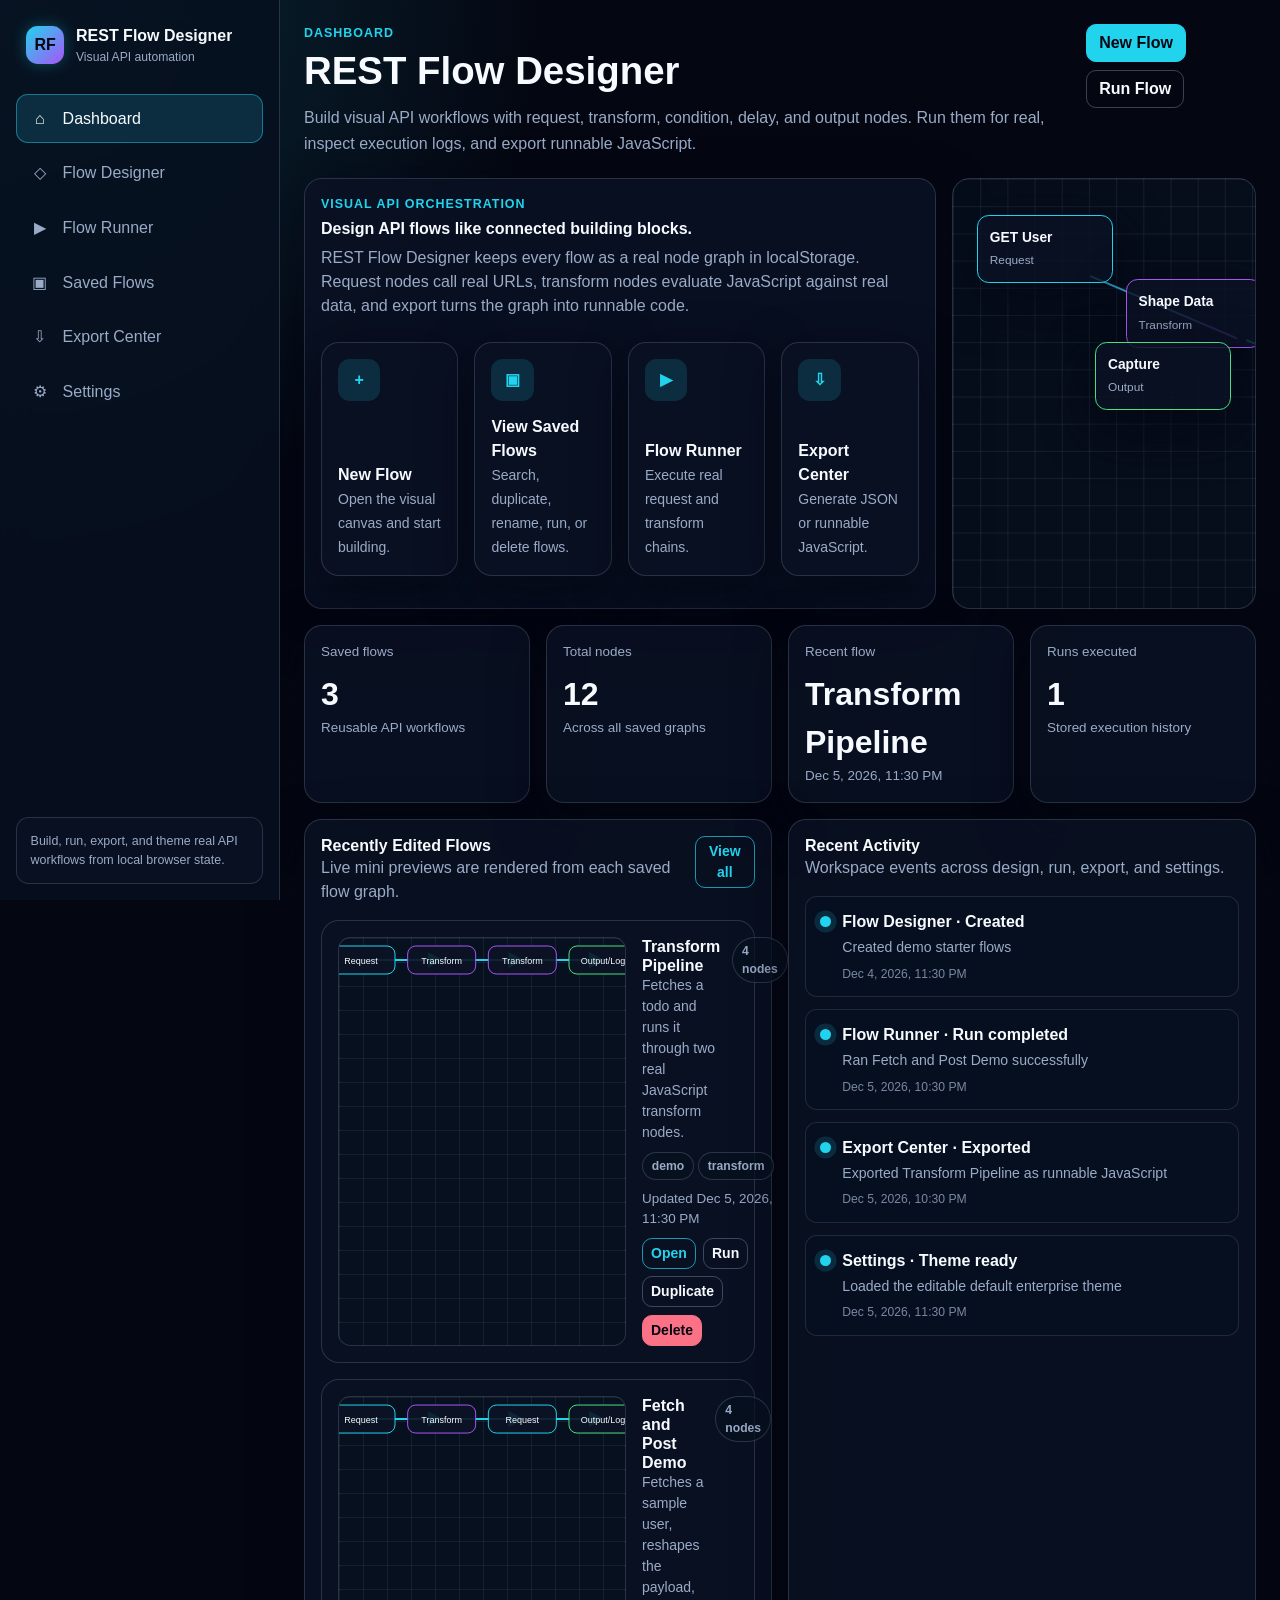
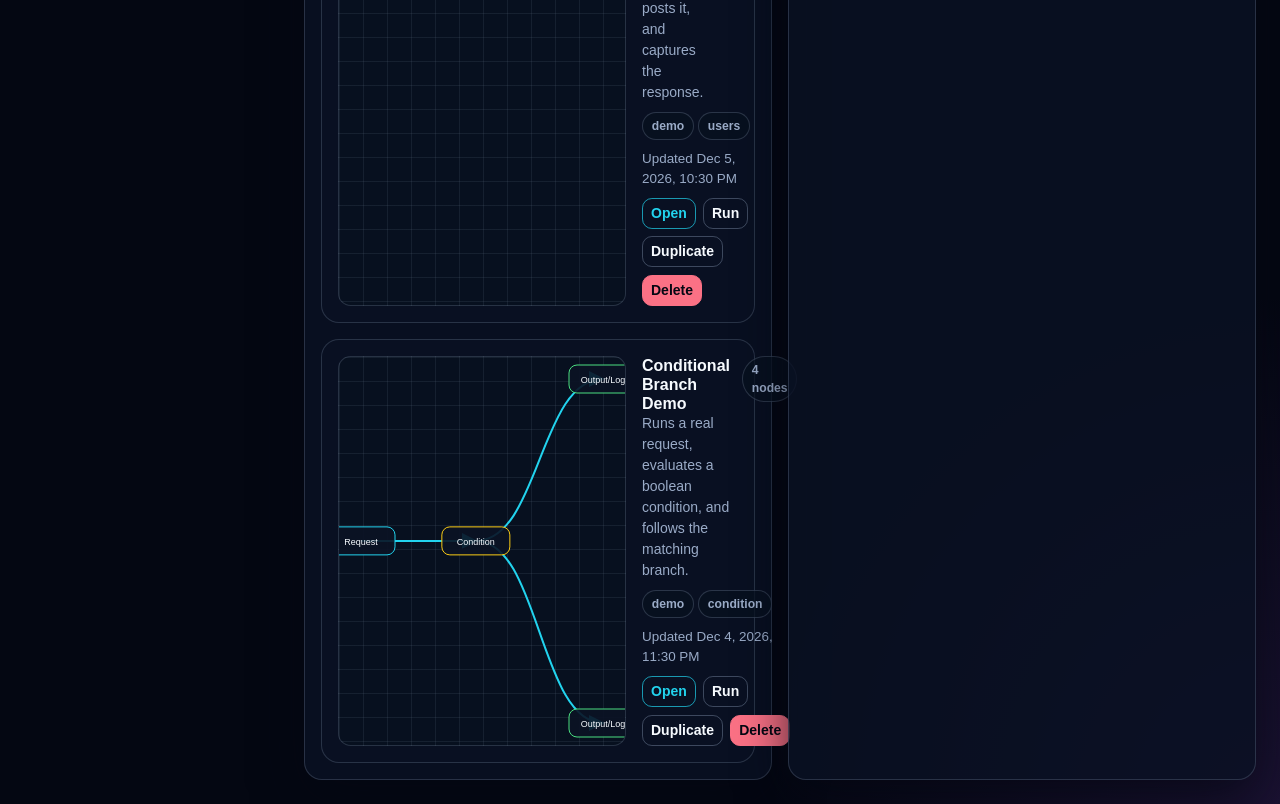
==== index.html @ 346e30c6 "Build REST Flow Designer" ====
<!doctype html>
<html lang="en">
  <head>
    <meta charset="utf-8" />
    <meta name="viewport" content="width=device-width, initial-scale=1" />
    <title>REST Flow Designer | Dashboard</title>
    <link rel="preconnect" href="https://cdn.jsdelivr.net" />
    <link
      rel="stylesheet"
      href="https://cdn.jsdelivr.net/npm/bootstrap@5.3.3/dist/css/bootstrap.min.css"
    />
    <link rel="stylesheet" href="styles.css" />
    <link rel="stylesheet" href="css/dashboard.css" />
  </head>
  <body>
    <div class="app-shell">
      <div data-sidebar></div>

      <main class="app-main">
        <section class="page-header">
          <div>
            <p class="page-kicker">Dashboard</p>
            <h1 class="page-title">REST Flow Designer</h1>
            <p class="page-description">
              Build visual API workflows with request, transform, condition,
              delay, and output nodes. Run them for real, inspect execution
              logs, and export runnable JavaScript.
            </p>
          </div>
          <div class="d-flex gap-2 flex-wrap">
            <a class="btn btn-primary" href="flow-designer.html">New Flow</a>
            <a class="btn btn-outline-light" href="flow-runner.html"
              >Run Flow</a
            >
          </div>
        </section>

        <section class="dashboard-hero">
          <div class="app-card">
            <p class="page-kicker">Visual API orchestration</p>
            <h2 class="card-title mb-2">
              Design API flows like connected building blocks.
            </h2>
            <p class="card-text">
              REST Flow Designer keeps every flow as a real node graph in
              localStorage. Request nodes call real URLs, transform nodes
              evaluate JavaScript against real data, and export turns the graph
              into runnable code.
            </p>
            <div
              class="quick-action-grid grid-4 content-grid mt-4"
              id="quickActions"
            ></div>
          </div>

          <div
            class="hero-flow-strip"
            aria-label="Example API workflow illustration"
          >
            <div class="hero-line one"></div>
            <div class="hero-line two"></div>
            <div class="hero-node request">
              <div class="hero-node-title">GET User</div>
              <div class="hero-node-subtitle">Request</div>
            </div>
            <div class="hero-node transform">
              <div class="hero-node-title">Shape Data</div>
              <div class="hero-node-subtitle">Transform</div>
            </div>
            <div class="hero-node output">
              <div class="hero-node-title">Capture</div>
              <div class="hero-node-subtitle">Output</div>
            </div>
          </div>
        </section>

        <section
          class="stats-grid grid-4 content-grid"
          id="dashboardStats"
          aria-label="Workspace statistics"
        ></section>

        <section class="grid-2 content-grid">
          <div class="panel">
            <div
              class="d-flex justify-content-between align-items-start gap-3 mb-3"
            >
              <div>
                <h2 class="panel-title">Recently Edited Flows</h2>
                <p class="panel-text mb-0">
                  Live mini previews are rendered from each saved flow graph.
                </p>
              </div>
              <a class="btn btn-sm btn-outline-primary" href="saved-flows.html"
                >View all</a
              >
            </div>
            <div class="content-grid" id="recentFlows"></div>
          </div>

          <div class="panel">
            <div
              class="d-flex justify-content-between align-items-start gap-3 mb-3"
            >
              <div>
                <h2 class="panel-title">Recent Activity</h2>
                <p class="panel-text mb-0">
                  Workspace events across design, run, export, and settings.
                </p>
              </div>
            </div>
            <div class="activity-list" id="activityLog"></div>
          </div>
        </section>
      </main>
    </div>

    <script src="https://code.jquery.com/jquery-3.7.1.min.js"></script>
    <script src="https://cdn.jsdelivr.net/npm/bootstrap@5.3.3/dist/js/bootstrap.bundle.min.js"></script>
    <script src="js/shared.js"></script>
    <script src="js/dashboard.js"></script>
  </body>
</html>
---- styles.css ----
:root {
  --bg: #040712;
  --bg-soft: #07111f;
  --card: rgba(10, 18, 36, 0.9);
  --text: #f7fbff;
  --muted: #9aabc7;
  --primary: #22d3ee;
  --secondary: #a855f7;
  --success: #4ade80;
  --warning: #facc15;
  --danger: #fb7185;
  --radius: 18px;
  --font-family: Inter, sans-serif;
  --transition-speed: 320ms;
  --sidebar-width: 280px;
  --sidebar-compact-width: 86px;
  --shadow-soft: 0 18px 50px color-mix(in srgb, var(--bg) 72%, transparent);
  --border-soft: 1px solid color-mix(in srgb, var(--muted) 22%, transparent);
  --code-font: "SFMono-Regular", Consolas, "Liberation Mono", monospace;
}

* {
  box-sizing: border-box;
}

html {
  min-height: 100%;
  background: var(--bg);
}

body {
  min-height: 100vh;
  margin: 0;
  background:
    radial-gradient(
      circle at top left,
      color-mix(in srgb, var(--primary) 18%, transparent),
      transparent 34rem
    ),
    radial-gradient(
      circle at bottom right,
      color-mix(in srgb, var(--secondary) 14%, transparent),
      transparent 32rem
    ),
    var(--bg);
  color: var(--text);
  font-family: var(--font-family);
  overflow-x: hidden;
}

body.compact-sidebar {
  --sidebar-width: var(--sidebar-compact-width);
}

a {
  color: var(--primary);
  text-decoration: none;
}

a:hover,
a:focus {
  color: color-mix(in srgb, var(--primary) 72%, var(--text));
}

button,
input,
select,
textarea {
  font-family: var(--font-family);
}

.app-shell {
  min-height: 100vh;
  display: flex;
}

.app-sidebar {
  position: sticky;
  top: 0;
  width: var(--sidebar-width);
  height: 100vh;
  flex: 0 0 var(--sidebar-width);
  padding: 1rem;
  background: color-mix(in srgb, var(--bg-soft) 88%, transparent);
  border-right: var(--border-soft);
  backdrop-filter: blur(18px);
  z-index: 20;
  transition:
    width var(--transition-speed) ease,
    flex-basis var(--transition-speed) ease;
}

.sidebar-brand {
  display: flex;
  align-items: center;
  gap: 0.75rem;
  min-height: 3rem;
  padding: 0.5rem 0.65rem 1rem;
  color: var(--text);
}

.brand-mark {
  display: grid;
  place-items: center;
  width: 2.35rem;
  height: 2.35rem;
  flex: 0 0 2.35rem;
  border-radius: calc(var(--radius) * 0.65);
  background: linear-gradient(135deg, var(--primary), var(--secondary));
  color: var(--bg);
  font-weight: 800;
  box-shadow: 0 0 0.95rem color-mix(in srgb, var(--primary) 30%, transparent);
}

.brand-copy {
  overflow: hidden;
}

.brand-title {
  margin: 0;
  font-size: 1rem;
  font-weight: 800;
  letter-spacing: 0;
  white-space: nowrap;
}

.brand-subtitle {
  display: block;
  color: var(--muted);
  font-size: 0.76rem;
  white-space: nowrap;
}

.sidebar-nav {
  display: grid;
  gap: 0.35rem;
  margin-top: 0.75rem;
}

.sidebar-link {
  display: flex;
  align-items: center;
  gap: 0.8rem;
  min-height: 2.75rem;
  padding: 0.72rem 0.8rem;
  border-radius: calc(var(--radius) * 0.65);
  color: var(--muted);
  border: 1px solid transparent;
  transition:
    background var(--transition-speed) ease,
    color var(--transition-speed) ease,
    border-color var(--transition-speed) ease,
    transform var(--transition-speed) ease;
}

.sidebar-link:hover,
.sidebar-link:focus {
  color: var(--text);
  background: color-mix(in srgb, var(--card) 72%, transparent);
  transform: translateX(0.15rem);
}

.sidebar-link.active {
  color: var(--text);
  background: color-mix(in srgb, var(--primary) 14%, var(--card));
  border-color: color-mix(in srgb, var(--primary) 46%, transparent);
}

.sidebar-icon {
  width: 1.25rem;
  min-width: 1.25rem;
  text-align: center;
  color: inherit;
}

.sidebar-footer {
  position: absolute;
  right: 1rem;
  bottom: 1rem;
  left: 1rem;
  padding: 0.85rem;
  border-radius: calc(var(--radius) * 0.7);
  background: color-mix(in srgb, var(--card) 86%, transparent);
  border: var(--border-soft);
  color: var(--muted);
  font-size: 0.78rem;
}

body.compact-sidebar .brand-copy,
body.compact-sidebar .sidebar-label,
body.compact-sidebar .sidebar-footer {
  display: none;
}

body.compact-sidebar .app-sidebar {
  padding-inline: 0.7rem;
}

body.compact-sidebar .sidebar-link {
  justify-content: center;
  padding-inline: 0.65rem;
}

.app-main {
  width: min(100%, calc(100vw - var(--sidebar-width)));
  flex: 1;
  min-height: 100vh;
  padding: 1.5rem;
  transition: width var(--transition-speed) ease;
}

.page-header {
  display: flex;
  align-items: flex-start;
  justify-content: space-between;
  gap: 1rem;
  margin-bottom: 1.25rem;
}

.page-kicker {
  margin: 0 0 0.35rem;
  color: var(--primary);
  font-size: 0.78rem;
  font-weight: 800;
  text-transform: uppercase;
  letter-spacing: 0.08em;
}

.page-title {
  margin: 0;
  color: var(--text);
  font-size: clamp(1.6rem, 3vw, 2.45rem);
  font-weight: 850;
  letter-spacing: 0;
}

.page-description {
  max-width: 58rem;
  margin: 0.65rem 0 0;
  color: var(--muted);
  line-height: 1.65;
}

.content-grid {
  display: grid;
  gap: 1rem;
}

.grid-2 {
  grid-template-columns: repeat(2, minmax(0, 1fr));
}

.grid-3 {
  grid-template-columns: repeat(3, minmax(0, 1fr));
}

.grid-4 {
  grid-template-columns: repeat(4, minmax(0, 1fr));
}

.app-card,
.stat-card,
.action-card,
.panel {
  border: var(--border-soft);
  border-radius: var(--radius);
  background: color-mix(in srgb, var(--card) 92%, transparent);
  box-shadow: var(--shadow-soft);
}

.app-card,
.stat-card,
.panel {
  padding: 1rem;
}

.action-card {
  display: flex;
  min-height: 8rem;
  padding: 1rem;
  color: var(--text);
  transition:
    transform var(--transition-speed) ease,
    border-color var(--transition-speed) ease,
    background var(--transition-speed) ease;
}

.action-card:hover,
.action-card:focus {
  color: var(--text);
  transform: translateY(-0.2rem);
  border-color: color-mix(in srgb, var(--primary) 48%, transparent);
  background: color-mix(in srgb, var(--primary) 10%, var(--card));
}

.card-title,
.panel-title {
  margin: 0;
  color: var(--text);
  font-size: 1rem;
  font-weight: 760;
}

.card-text,
.panel-text,
.muted-text {
  color: var(--muted);
}

.stat-value {
  margin: 0.5rem 0 0;
  font-size: 2rem;
  font-weight: 850;
  color: var(--text);
}

.stat-label {
  margin: 0;
  color: var(--muted);
  font-size: 0.84rem;
}

.badge-token {
  display: inline-flex;
  align-items: center;
  gap: 0.35rem;
  border-radius: 999px;
  border: 1px solid color-mix(in srgb, var(--muted) 24%, transparent);
  background: color-mix(in srgb, var(--bg-soft) 72%, transparent);
  color: var(--muted);
  padding: 0.25rem 0.55rem;
  font-size: 0.76rem;
  font-weight: 700;
}

.status-success {
  color: var(--success);
}

.status-warning {
  color: var(--warning);
}

.status-danger,
.status-error {
  color: var(--danger);
}

.form-control,
.form-select {
  border-radius: calc(var(--radius) * 0.55);
  border-color: color-mix(in srgb, var(--muted) 28%, transparent);
  background-color: color-mix(in srgb, var(--bg-soft) 82%, transparent);
  color: var(--text);
}

.form-control:focus,
.form-select:focus {
  border-color: var(--primary);
  background-color: color-mix(in srgb, var(--bg-soft) 90%, transparent);
  color: var(--text);
  box-shadow: 0 0 0 0.2rem color-mix(in srgb, var(--primary) 22%, transparent);
}

.form-control::placeholder {
  color: color-mix(in srgb, var(--muted) 78%, transparent);
}

.form-label {
  color: var(--text);
  font-weight: 740;
}

.form-text {
  color: var(--muted);
}

.btn {
  border-radius: calc(var(--radius) * 0.55);
  font-weight: 760;
}

.btn-primary {
  border-color: var(--primary);
  background: var(--primary);
  color: var(--bg);
}

.btn-primary:hover,
.btn-primary:focus {
  border-color: color-mix(in srgb, var(--primary) 80%, var(--text));
  background: color-mix(in srgb, var(--primary) 82%, var(--text));
  color: var(--bg);
}

.btn-outline-primary {
  border-color: color-mix(in srgb, var(--primary) 70%, transparent);
  color: var(--primary);
}

.btn-outline-primary:hover,
.btn-outline-primary:focus {
  border-color: var(--primary);
  background: var(--primary);
  color: var(--bg);
}

.btn-outline-light {
  border-color: color-mix(in srgb, var(--muted) 36%, transparent);
  color: var(--text);
}

.btn-outline-light:hover,
.btn-outline-light:focus {
  border-color: var(--text);
  background: color-mix(in srgb, var(--text) 14%, transparent);
  color: var(--text);
}

.btn-danger {
  border-color: var(--danger);
  background: var(--danger);
  color: var(--bg);
}

.btn-warning {
  border-color: var(--warning);
  background: var(--warning);
  color: var(--bg);
}

.btn-success {
  border-color: var(--success);
  background: var(--success);
  color: var(--bg);
}

.table {
  color: var(--text);
  border-color: color-mix(in srgb, var(--muted) 24%, transparent);
}

.table thead th {
  color: var(--muted);
  border-color: color-mix(in srgb, var(--muted) 24%, transparent);
}

.table td,
.table th {
  border-color: color-mix(in srgb, var(--muted) 18%, transparent);
}

.dropdown-menu {
  border: var(--border-soft);
  border-radius: calc(var(--radius) * 0.7);
  background: var(--bg-soft);
  box-shadow: var(--shadow-soft);
}

.dropdown-item {
  color: var(--text);
}

.dropdown-item:hover,
.dropdown-item:focus {
  color: var(--text);
  background: color-mix(in srgb, var(--primary) 16%, transparent);
}

.modal-content {
  border-radius: var(--radius);
  border: var(--border-soft);
  background: var(--bg-soft);
  color: var(--text);
}

.modal-header,
.modal-footer {
  border-color: color-mix(in srgb, var(--muted) 20%, transparent);
}

.toast-container {
  z-index: 3000;
}

.app-toast {
  border-radius: calc(var(--radius) * 0.65);
  border: var(--border-soft);
  background: var(--bg-soft);
  color: var(--text);
  box-shadow: var(--shadow-soft);
}

.empty-state {
  display: grid;
  place-items: center;
  min-height: 13rem;
  padding: 2rem;
  border: 1px dashed color-mix(in srgb, var(--muted) 36%, transparent);
  border-radius: var(--radius);
  background: color-mix(in srgb, var(--card) 64%, transparent);
  color: var(--muted);
  text-align: center;
}

.code-panel,
textarea.code-panel,
pre.code-panel {
  width: 100%;
  min-height: 12rem;
  margin: 0;
  border: var(--border-soft);
  border-radius: calc(var(--radius) * 0.65);
  background: color-mix(in srgb, var(--bg) 86%, var(--bg-soft));
  color: var(--text);
  font-family: var(--code-font);
  font-size: 0.86rem;
  line-height: 1.6;
  padding: 1rem;
  overflow: auto;
  white-space: pre-wrap;
}

.node-chip {
  display: inline-flex;
  align-items: center;
  gap: 0.4rem;
  border-radius: 999px;
  padding: 0.25rem 0.55rem;
  border: 1px solid currentColor;
  font-size: 0.76rem;
  font-weight: 800;
}

.node-chip.request {
  color: var(--primary);
}

.node-chip.transform {
  color: var(--secondary);
}

.node-chip.condition {
  color: var(--warning);
}

.node-chip.delay {
  color: var(--muted);
}

.node-chip.output {
  color: var(--success);
}

.mini-flow-preview {
  position: relative;
  min-height: 7.5rem;
  overflow: hidden;
  border-radius: calc(var(--radius) * 0.7);
  border: var(--border-soft);
  background:
    linear-gradient(
      color-mix(in srgb, var(--muted) 10%, transparent) 1px,
      transparent 1px
    ),
    linear-gradient(
      90deg,
      color-mix(in srgb, var(--muted) 10%, transparent) 1px,
      transparent 1px
    ),
    color-mix(in srgb, var(--bg-soft) 72%, transparent);
  background-size: 1.5rem 1.5rem;
}

.transition-overlay {
  position: fixed;
  inset: 0;
  display: grid;
  place-items: center;
  background: var(--bg);
  color: var(--text);
  z-index: 5000;
  opacity: 1;
  pointer-events: auto;
  transition: opacity var(--transition-speed) ease;
}

.transition-overlay.is-hidden {
  opacity: 0;
  pointer-events: none;
}

.transition-loader {
  display: none;
  align-items: center;
  gap: 0.75rem;
  padding: 0.85rem 1rem;
  border-radius: 999px;
  border: var(--border-soft);
  background: color-mix(in srgb, var(--card) 88%, transparent);
  color: var(--muted);
}

.transition-overlay.show-loader .transition-loader {
  display: inline-flex;
}

.transition-spinner {
  width: 1.1rem;
  height: 1.1rem;
  border-radius: 50%;
  border: 0.18rem solid color-mix(in srgb, var(--primary) 28%, transparent);
  border-top-color: var(--primary);
  animation: spin 800ms linear infinite;
}

@keyframes spin {
  to {
    transform: rotate(360deg);
  }
}

.page-enter {
  animation: pageEnter var(--transition-speed) ease both;
}

@keyframes pageEnter {
  from {
    opacity: 0;
    transform: translateY(0.35rem);
  }

  to {
    opacity: 1;
    transform: translateY(0);
  }
}

::-webkit-scrollbar {
  width: 0.75rem;
  height: 0.75rem;
}

::-webkit-scrollbar-track {
  background: color-mix(in srgb, var(--bg-soft) 80%, transparent);
}

::-webkit-scrollbar-thumb {
  background: color-mix(in srgb, var(--muted) 38%, transparent);
  border-radius: 999px;
}

::-webkit-scrollbar-thumb:hover {
  background: color-mix(in srgb, var(--primary) 42%, transparent);
}

@media (max-width: 1180px) {
  .grid-4 {
    grid-template-columns: repeat(2, minmax(0, 1fr));
  }

  .grid-3 {
    grid-template-columns: repeat(2, minmax(0, 1fr));
  }
}

@media (max-width: 860px) {
  .app-shell {
    display: block;
  }

  .app-sidebar {
    position: relative;
    width: 100%;
    height: auto;
    min-height: auto;
    flex-basis: auto;
    border-right: 0;
    border-bottom: var(--border-soft);
  }

  .sidebar-brand {
    padding-bottom: 0.5rem;
  }

  .sidebar-nav {
    grid-template-columns: repeat(3, minmax(0, 1fr));
  }

  .sidebar-footer {
    position: static;
    margin-top: 0.75rem;
  }

  .app-main {
    width: 100%;
    padding: 1rem;
  }

  body.compact-sidebar .brand-copy,
  body.compact-sidebar .sidebar-label,
  body.compact-sidebar .sidebar-footer {
    display: block;
  }

  body.compact-sidebar .sidebar-link {
    justify-content: flex-start;
  }

  .page-header {
    display: grid;
  }

  .grid-2,
  .grid-3,
  .grid-4 {
    grid-template-columns: 1fr;
  }
}

@media (max-width: 560px) {
  .sidebar-nav {
    grid-template-columns: 1fr;
  }

  .app-main {
    padding: 0.85rem;
  }

  .page-title {
    font-size: 1.65rem;
  }

  .app-card,
  .stat-card,
  .panel {
    padding: 0.85rem;
  }
}
---- css/dashboard.css ----
.dashboard-hero {
  display: grid;
  grid-template-columns: minmax(0, 1.35fr) minmax(18rem, 0.65fr);
  gap: 1rem;
  align-items: stretch;
  margin-bottom: 1rem;
}

.dashboard-hero .app-card {
  min-height: 100%;
}

.hero-flow-strip {
  position: relative;
  min-height: 17rem;
  overflow: hidden;
  border-radius: var(--radius);
  border: var(--border-soft);
  background:
    linear-gradient(
      color-mix(in srgb, var(--muted) 11%, transparent) 1px,
      transparent 1px
    ),
    linear-gradient(
      90deg,
      color-mix(in srgb, var(--muted) 11%, transparent) 1px,
      transparent 1px
    ),
    color-mix(in srgb, var(--bg-soft) 74%, transparent);
  background-size: 1.7rem 1.7rem;
}

.hero-node {
  position: absolute;
  width: 8.5rem;
  padding: 0.75rem;
  border-radius: calc(var(--radius) * 0.65);
  border: 1px solid currentColor;
  background: color-mix(in srgb, var(--card) 92%, transparent);
  box-shadow: var(--shadow-soft);
}

.hero-node.request {
  top: 2.25rem;
  left: 1.5rem;
  color: var(--primary);
}

.hero-node.transform {
  top: 6.3rem;
  left: 10.8rem;
  color: var(--secondary);
}

.hero-node.output {
  top: 10.2rem;
  right: 1.5rem;
  color: var(--success);
}

.hero-node-title {
  color: var(--text);
  font-weight: 800;
  font-size: 0.86rem;
}

.hero-node-subtitle {
  margin-top: 0.25rem;
  color: var(--muted);
  font-size: 0.74rem;
}

.hero-line {
  position: absolute;
  height: 0.15rem;
  border-radius: 999px;
  background: linear-gradient(90deg, var(--primary), var(--secondary));
  transform-origin: left center;
}

.hero-line.one {
  width: 10rem;
  top: 6rem;
  left: 8.6rem;
  transform: rotate(23deg);
}

.hero-line.two {
  width: 9.5rem;
  top: 10rem;
  left: 18.3rem;
  transform: rotate(22deg);
}

.stats-grid {
  margin-bottom: 1rem;
}

.quick-action-grid {
  margin-bottom: 1rem;
}

.action-card-content {
  display: grid;
  align-content: space-between;
  gap: 0.85rem;
  width: 100%;
}

.action-icon {
  display: grid;
  place-items: center;
  width: 2.65rem;
  height: 2.65rem;
  border-radius: calc(var(--radius) * 0.65);
  background: color-mix(in srgb, var(--primary) 14%, transparent);
  color: var(--primary);
  font-weight: 850;
}

.recent-flow-card {
  display: grid;
  grid-template-columns: minmax(12rem, 18rem) minmax(0, 1fr);
  gap: 1rem;
  align-items: stretch;
  padding: 1rem;
  border-radius: var(--radius);
  border: var(--border-soft);
  background: color-mix(in srgb, var(--card) 82%, transparent);
}

.recent-flow-meta {
  display: grid;
  gap: 0.55rem;
}

.recent-flow-title-row {
  display: flex;
  align-items: flex-start;
  justify-content: space-between;
  gap: 0.75rem;
}

.recent-flow-actions {
  display: flex;
  flex-wrap: wrap;
  gap: 0.45rem;
}

.activity-list {
  display: grid;
  gap: 0.7rem;
}

.activity-item {
  display: grid;
  grid-template-columns: auto minmax(0, 1fr);
  gap: 0.7rem;
  padding: 0.85rem;
  border-radius: calc(var(--radius) * 0.65);
  background: color-mix(in srgb, var(--bg-soft) 68%, transparent);
  border: 1px solid color-mix(in srgb, var(--muted) 16%, transparent);
}

.activity-dot {
  width: 0.72rem;
  height: 0.72rem;
  margin-top: 0.35rem;
  border-radius: 999px;
  background: var(--primary);
  box-shadow: 0 0 0 0.35rem color-mix(in srgb, var(--primary) 14%, transparent);
}

.activity-title {
  margin: 0;
  color: var(--text);
  font-weight: 760;
}

.activity-detail {
  margin: 0.18rem 0 0;
  color: var(--muted);
  font-size: 0.88rem;
}

.activity-time {
  display: block;
  margin-top: 0.4rem;
  color: color-mix(in srgb, var(--muted) 78%, transparent);
  font-size: 0.76rem;
}

@media (max-width: 1100px) {
  .dashboard-hero {
    grid-template-columns: 1fr;
  }
}

@media (max-width: 720px) {
  .recent-flow-card {
    grid-template-columns: 1fr;
  }

  .recent-flow-title-row {
    display: grid;
  }

  .hero-flow-strip {
    min-height: 15rem;
  }

  .hero-node {
    width: 7rem;
  }

  .hero-node.transform {
    left: 8.5rem;
  }

  .hero-line.one {
    left: 7.2rem;
    width: 7.5rem;
  }

  .hero-line.two {
    left: 15.3rem;
    width: 6.5rem;
  }
}
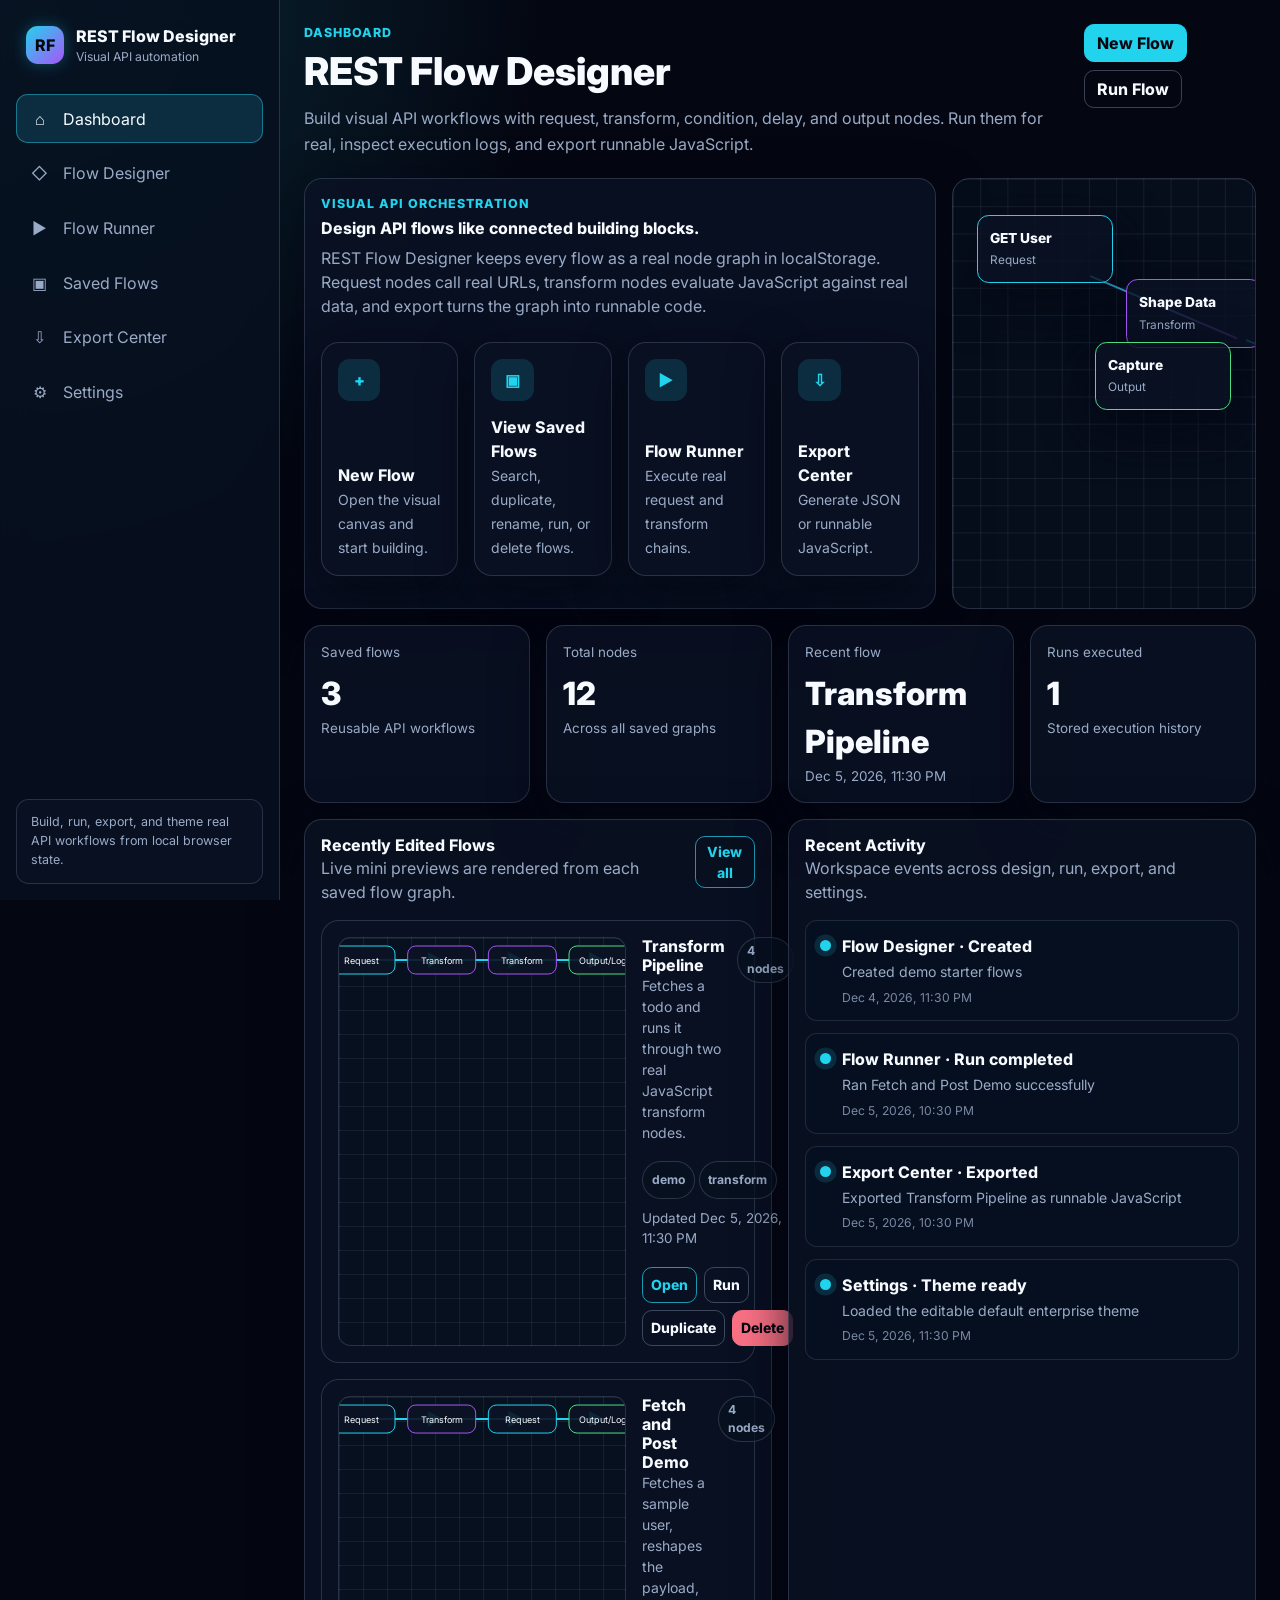
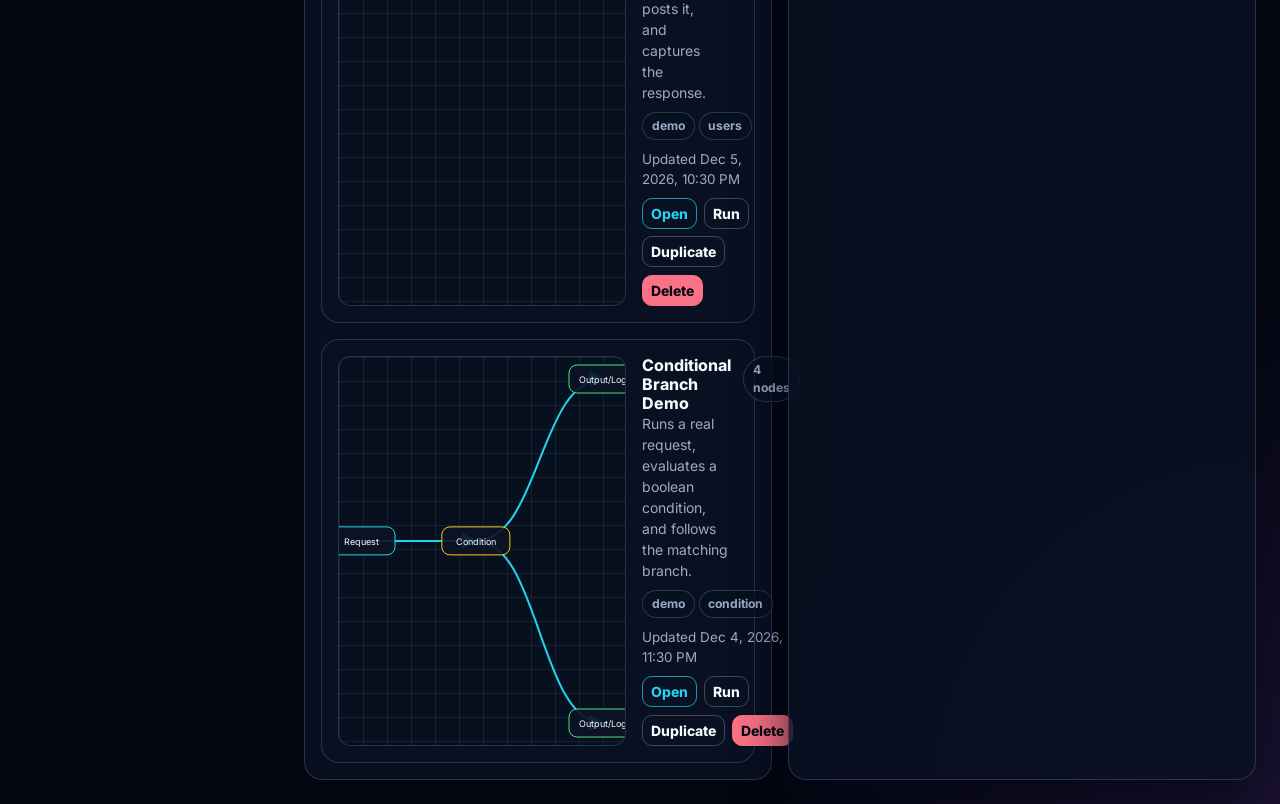
==== commit d6e98b23: "Load Inter via Google Fonts font-family declared Inter but no stylesheet ever loaded it, so every vi" ====
--- a/index.html
+++ b/index.html
@@ -4,6 +4,27 @@
     <meta charset="utf-8" />
     <meta name="viewport" content="width=device-width, initial-scale=1" />
     <title>REST Flow Designer | Dashboard</title>
+    <link rel="preconnect" href="https://fonts.googleapis.com" />
+    <link rel="preconnect" href="https://fonts.gstatic.com" crossorigin />
+    <link rel="stylesheet" href="https://fonts.googleapis.com/css2?family=Inter:wght@400;500;600;700&display=swap" />
+    <meta
+      name="description"
+      content="An interactive browser-based visual workflow builder for designing and running real API flows — HTTP requests, transforms, conditions, and delays — with real execution and runnable code export."
+    />
+    <link rel="canonical" href="https://fazal305.github.io/rest-flow-designer/" />
+    <meta property="og:type" content="website" />
+    <meta property="og:url" content="https://fazal305.github.io/rest-flow-designer/" />
+    <meta property="og:title" content="REST Flow Designer | Dashboard" />
+    <meta
+      property="og:description"
+      content="An interactive browser-based visual workflow builder for designing and running real API flows — HTTP requests, transforms, conditions, and delays — with real execution and runnable code export."
+    />
+    <meta name="twitter:card" content="summary_large_image" />
+    <meta name="twitter:title" content="REST Flow Designer | Dashboard" />
+    <meta
+      name="twitter:description"
+      content="An interactive browser-based visual workflow builder for designing and running real API flows — HTTP requests, transforms, conditions, and delays — with real execution and runnable code export."
+    />
     <link rel="preconnect" href="https://cdn.jsdelivr.net" />
     <link
       rel="stylesheet"
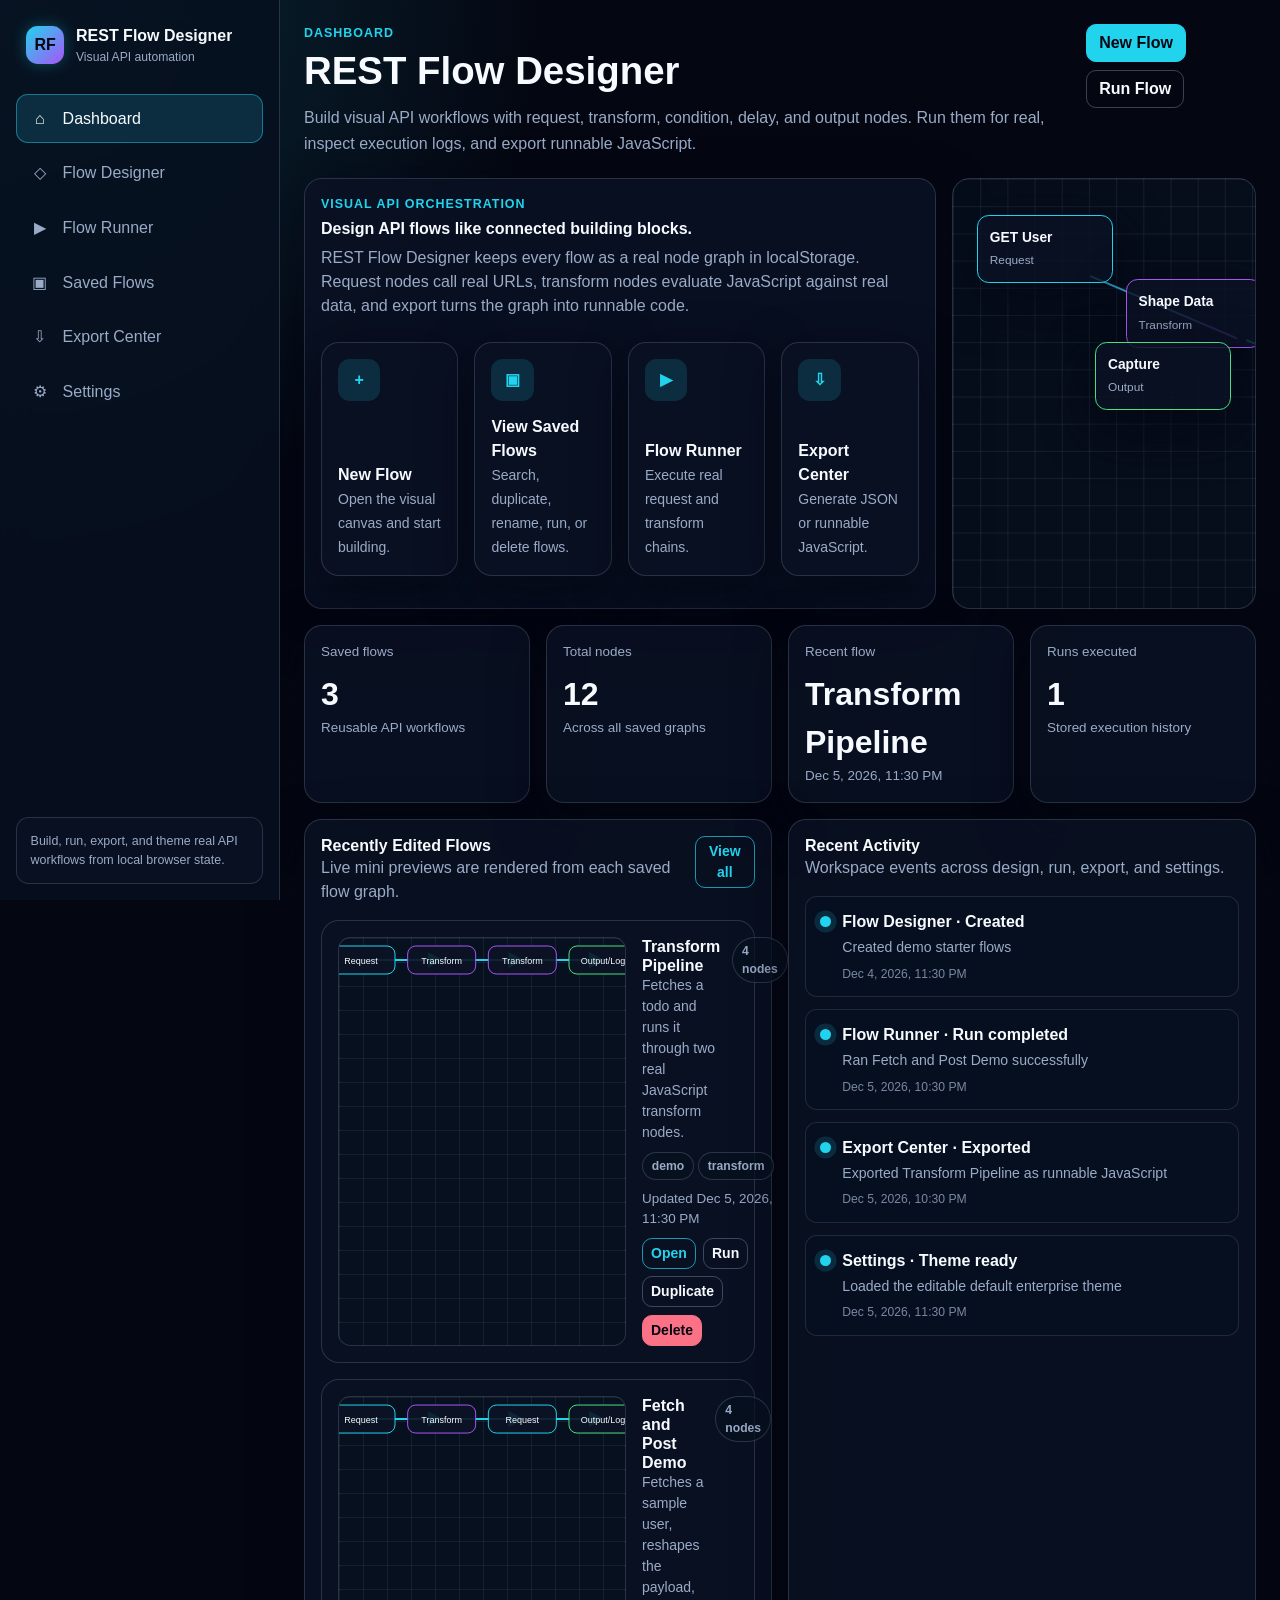
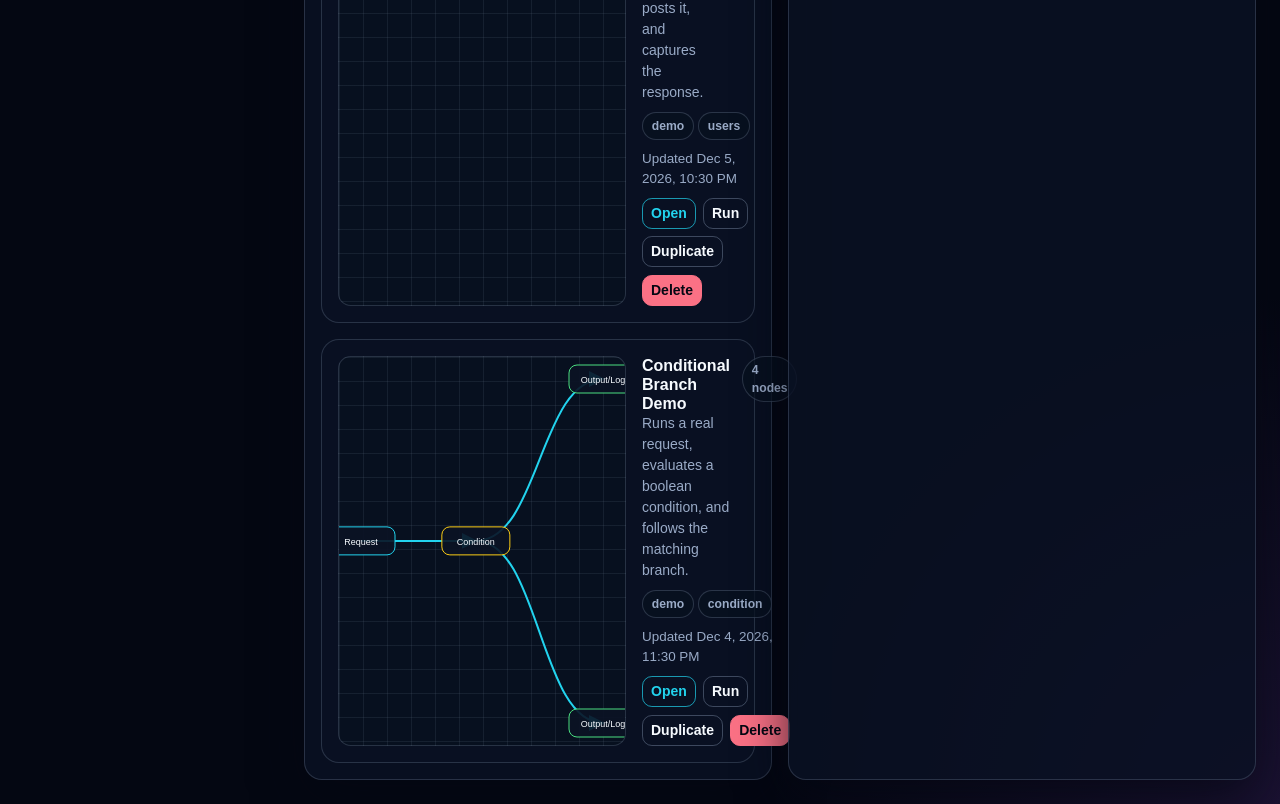
==== commit d0f78b68: "Replace generic default font with something more distinctive Inter is the typeface everyone reaches " ====
--- a/index.html
+++ b/index.html
@@ -6,7 +6,7 @@
     <title>REST Flow Designer | Dashboard</title>
     <link rel="preconnect" href="https://fonts.googleapis.com" />
     <link rel="preconnect" href="https://fonts.gstatic.com" crossorigin />
-    <link rel="stylesheet" href="https://fonts.googleapis.com/css2?family=Inter:wght@400;500;600;700&display=swap" />
+    <link rel="stylesheet" href="https://fonts.googleapis.com/css2?family=Onest:wght@400;500;600;700&display=swap" />
     <meta
       name="description"
       content="An interactive browser-based visual workflow builder for designing and running real API flows — HTTP requests, transforms, conditions, and delays — with real execution and runnable code export."
--- a/styles.css
+++ b/styles.css
@@ -10,7 +10,7 @@
   --warning: #facc15;
   --danger: #fb7185;
   --radius: 18px;
-  --font-family: Inter, sans-serif;
+  --font-family: "Onest", sans-serif;
   --transition-speed: 320ms;
   --sidebar-width: 280px;
   --sidebar-compact-width: 86px;
